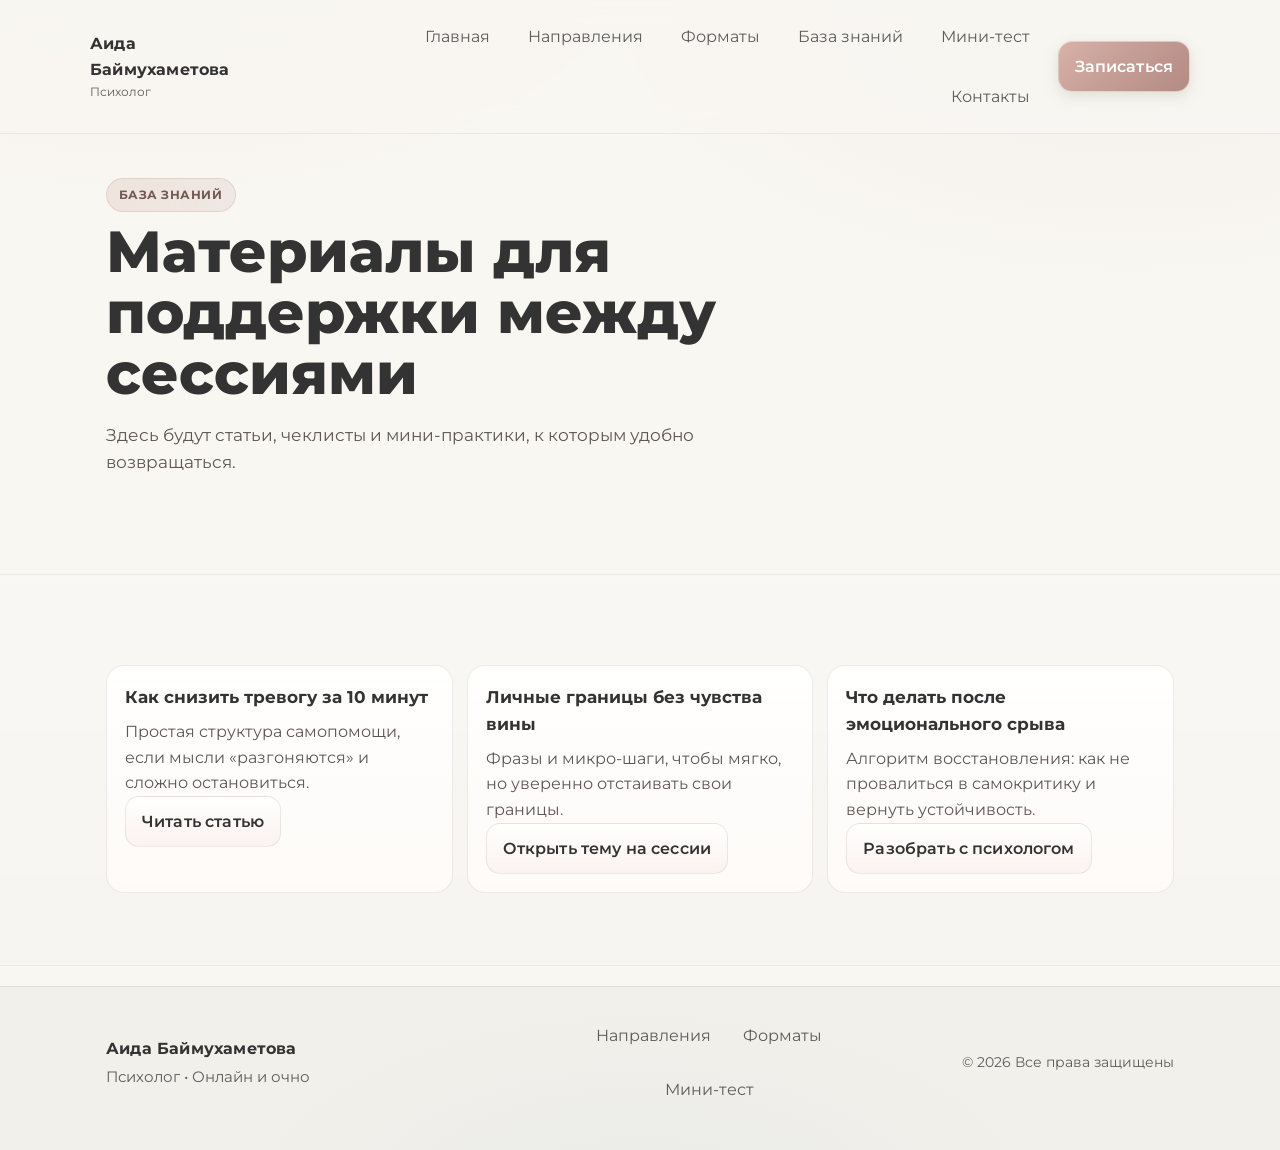
==== blog.html @ 1be93cc2 "Add files via upload" ====
<!DOCTYPE html>
<html lang="ru">
<head>
  <meta charset="UTF-8">
  <meta name="viewport" content="width=device-width, initial-scale=1.0">
  <meta name="description" content="База знаний: статьи и практические материалы по тревоге, самооценке, отношениям и эмоциональной устойчивости.">
  <title>База знаний — Аида Баймухаметова</title>
  <link rel="preconnect" href="https://fonts.googleapis.com">
  <link rel="preconnect" href="https://fonts.gstatic.com" crossorigin>
  <link href="https://fonts.googleapis.com/css2?family=Montserrat:wght@400;500;600;700;800&display=swap" rel="stylesheet">
  <link rel="stylesheet" href="style.css">
  <script src="script.js" defer></script>
</head>
<body>
  <a class="skip-link" href="#main">Перейти к содержимому</a>
  <header class="header" id="top">
    <div class="container header__inner">
      <a class="brand" href="index.html"><span class="brand__title">Аида Баймухаметова</span><span class="brand__sub">Психолог</span></a>
      <button class="nav-toggle" type="button" aria-label="Открыть меню" aria-expanded="false" aria-controls="site-nav">
        <span class="nav-toggle__line"></span><span class="nav-toggle__line"></span><span class="nav-toggle__line"></span>
      </button>
      <nav class="nav" id="site-nav" aria-label="Главное меню">
        <ul class="nav__list">
          <li><a class="nav__link" href="index.html">Главная</a></li>
          <li><a class="nav__link" href="services.html">Направления</a></li>
          <li><a class="nav__link" href="formats.html">Форматы</a></li>
          <li><a class="nav__link" href="blog.html">База знаний</a></li>
          <li><a class="nav__link" href="test.html">Мини-тест</a></li>
          <li><a class="nav__link" href="contacts.html">Контакты</a></li>
        </ul>
      </nav>
      <a class="button button--primary header__cta" href="contacts.html#booking">Записаться</a>
    </div>
  </header>
  <div class="nav-overlay" hidden></div>

  <main id="main">
    <section class="section hero">
      <div class="container">
        <div class="section__head reveal">
          <span class="eyebrow">База знаний</span>
          <h1 class="hero__title">Материалы для поддержки между сессиями</h1>
          <p class="hero__subtitle">Здесь будут статьи, чеклисты и мини-практики, к которым удобно возвращаться.</p>
        </div>
      </div>
    </section>

    <section class="section section--alt">
      <div class="container">
        <div class="cards cards--3 reveal">
          <article class="card">
            <h2 class="card__title">Как снизить тревогу за 10 минут</h2>
            <p class="card__text">Простая структура самопомощи, если мысли «разгоняются» и сложно остановиться.</p>
            <a class="button button--ghost" href="post-anxiety-10-min.html">Читать статью</a>
          </article>
          <article class="card">
            <h2 class="card__title">Личные границы без чувства вины</h2>
            <p class="card__text">Фразы и микро-шаги, чтобы мягко, но уверенно отстаивать свои границы.</p>
            <a class="button button--ghost" href="contacts.html#booking">Открыть тему на сессии</a>
          </article>
          <article class="card">
            <h2 class="card__title">Что делать после эмоционального срыва</h2>
            <p class="card__text">Алгоритм восстановления: как не провалиться в самокритику и вернуть устойчивость.</p>
            <a class="button button--ghost" href="contacts.html#booking">Разобрать с психологом</a>
          </article>
        </div>
      </div>
    </section>
  </main>

  <footer class="footer">
    <div class="container footer__inner">
      <div><div class="brand__title">Аида Баймухаметова</div><div class="footer__meta">Психолог • Онлайн и очно</div></div>
      <div class="footer__links">
        <a class="footer__link" href="services.html">Направления</a>
        <a class="footer__link" href="formats.html">Форматы</a>
        <a class="footer__link" href="test.html">Мини-тест</a>
      </div>
      <div class="footer__copy">© <span id="year"></span> Все права защищены</div>
    </div>
  </footer>
</body>
</html>
---- style.css ----
/* Entry point: load modular stylesheet layers */
@import url("styles/00-base.css");
@import url("styles/01-header.css");
@import url("styles/02-hero.css");
@import url("styles/03-sections.css");
@import url("styles/04-cards-gallery.css");
@import url("styles/05-layout-pricing-buttons.css");
@import url("styles/06-cta.css");
@import url("styles/07-footer.css");
@import url("styles/08-responsive-legacy.css");
@import url("styles/09-premium-overrides.css");
@import url("styles/10-reveal.css");
@import url("styles/11-mobile-ux.css");
@import url("styles/12-lightbox.css");
@import url("styles/13-soft-feminine.css");
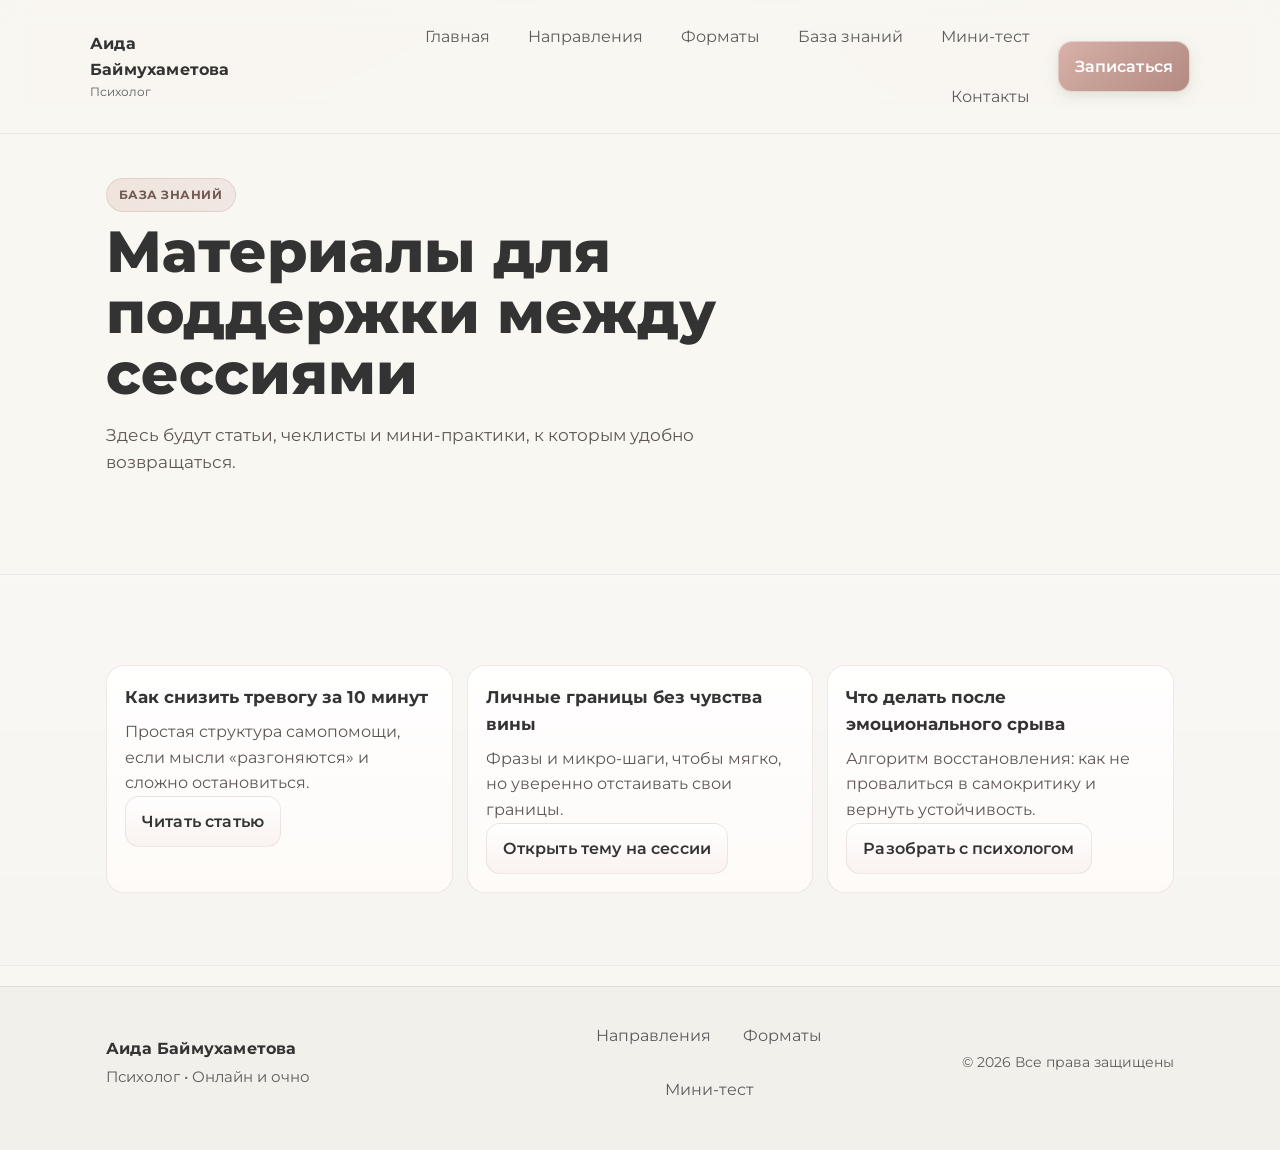
==== commit ebb554b0: "Обновление фона: JPG terrazzo с мягким оверлеем; добавлен .gitignore. Made-with: Cursor" ====
--- a/blog.html
+++ b/blog.html
@@ -1,83 +1,91 @@
-<!DOCTYPE html>
-<html lang="ru">
-<head>
-  <meta charset="UTF-8">
-  <meta name="viewport" content="width=device-width, initial-scale=1.0">
-  <meta name="description" content="База знаний: статьи и практические материалы по тревоге, самооценке, отношениям и эмоциональной устойчивости.">
-  <title>База знаний — Аида Баймухаметова</title>
-  <link rel="preconnect" href="https://fonts.googleapis.com">
-  <link rel="preconnect" href="https://fonts.gstatic.com" crossorigin>
-  <link href="https://fonts.googleapis.com/css2?family=Montserrat:wght@400;500;600;700;800&display=swap" rel="stylesheet">
-  <link rel="stylesheet" href="style.css">
-  <script src="script.js" defer></script>
-</head>
-<body>
-  <a class="skip-link" href="#main">Перейти к содержимому</a>
-  <header class="header" id="top">
-    <div class="container header__inner">
-      <a class="brand" href="index.html"><span class="brand__title">Аида Баймухаметова</span><span class="brand__sub">Психолог</span></a>
-      <button class="nav-toggle" type="button" aria-label="Открыть меню" aria-expanded="false" aria-controls="site-nav">
-        <span class="nav-toggle__line"></span><span class="nav-toggle__line"></span><span class="nav-toggle__line"></span>
-      </button>
-      <nav class="nav" id="site-nav" aria-label="Главное меню">
-        <ul class="nav__list">
-          <li><a class="nav__link" href="index.html">Главная</a></li>
-          <li><a class="nav__link" href="services.html">Направления</a></li>
-          <li><a class="nav__link" href="formats.html">Форматы</a></li>
-          <li><a class="nav__link" href="blog.html">База знаний</a></li>
-          <li><a class="nav__link" href="test.html">Мини-тест</a></li>
-          <li><a class="nav__link" href="contacts.html">Контакты</a></li>
-        </ul>
-      </nav>
-      <a class="button button--primary header__cta" href="contacts.html#booking">Записаться</a>
-    </div>
-  </header>
-  <div class="nav-overlay" hidden></div>
-
-  <main id="main">
-    <section class="section hero">
-      <div class="container">
-        <div class="section__head reveal">
-          <span class="eyebrow">База знаний</span>
-          <h1 class="hero__title">Материалы для поддержки между сессиями</h1>
-          <p class="hero__subtitle">Здесь будут статьи, чеклисты и мини-практики, к которым удобно возвращаться.</p>
-        </div>
-      </div>
-    </section>
-
-    <section class="section section--alt">
-      <div class="container">
-        <div class="cards cards--3 reveal">
-          <article class="card">
-            <h2 class="card__title">Как снизить тревогу за 10 минут</h2>
-            <p class="card__text">Простая структура самопомощи, если мысли «разгоняются» и сложно остановиться.</p>
-            <a class="button button--ghost" href="post-anxiety-10-min.html">Читать статью</a>
-          </article>
-          <article class="card">
-            <h2 class="card__title">Личные границы без чувства вины</h2>
-            <p class="card__text">Фразы и микро-шаги, чтобы мягко, но уверенно отстаивать свои границы.</p>
-            <a class="button button--ghost" href="contacts.html#booking">Открыть тему на сессии</a>
-          </article>
-          <article class="card">
-            <h2 class="card__title">Что делать после эмоционального срыва</h2>
-            <p class="card__text">Алгоритм восстановления: как не провалиться в самокритику и вернуть устойчивость.</p>
-            <a class="button button--ghost" href="contacts.html#booking">Разобрать с психологом</a>
-          </article>
-        </div>
-      </div>
-    </section>
-  </main>
-
-  <footer class="footer">
-    <div class="container footer__inner">
-      <div><div class="brand__title">Аида Баймухаметова</div><div class="footer__meta">Психолог • Онлайн и очно</div></div>
-      <div class="footer__links">
-        <a class="footer__link" href="services.html">Направления</a>
-        <a class="footer__link" href="formats.html">Форматы</a>
-        <a class="footer__link" href="test.html">Мини-тест</a>
-      </div>
-      <div class="footer__copy">© <span id="year"></span> Все права защищены</div>
-    </div>
-  </footer>
-</body>
-</html>
+<!DOCTYPE html>
+<html lang="ru">
+<head>
+  <meta charset="UTF-8">
+  <meta name="viewport" content="width=device-width, initial-scale=1.0">
+  <meta name="description" content="База знаний: статьи и практические материалы по тревоге, самооценке, отношениям и эмоциональной устойчивости.">
+  <title>База знаний — Аида Баймухаметова</title>
+  <link rel="icon" type="image/png" href="img/favicon-32.png?v=2">
+  <link rel="shortcut icon" type="image/png" href="img/favicon-32.png?v=2">
+  <link rel="icon" type="image/png" sizes="32x32" href="img/favicon-32.png?v=2">
+  <link rel="icon" type="image/png" sizes="16x16" href="img/favicon-16.png?v=2">
+  <link rel="icon" type="image/png" sizes="48x48" href="img/favicon-48.png?v=2">
+  <link rel="apple-touch-icon" sizes="180x180" href="img/favicon-180.png?v=2">
+  <link rel="icon" type="image/png" sizes="192x192" href="img/favicon-192.png?v=2">
+  <link rel="icon" type="image/png" sizes="512x512" href="img/favicon-512.png?v=2">
+  <link rel="preconnect" href="https://fonts.googleapis.com">
+  <link rel="preconnect" href="https://fonts.gstatic.com" crossorigin>
+  <link href="https://fonts.googleapis.com/css2?family=Montserrat:wght@400;500;600;700;800&display=swap" rel="stylesheet">
+  <link rel="stylesheet" href="style.css">
+  <script src="script.js" defer></script>
+</head>
+<body>
+  <a class="skip-link" href="#main">Перейти к содержимому</a>
+  <header class="header" id="top">
+    <div class="container header__inner">
+      <a class="brand" href="index.html"><span class="brand__title">Аида Баймухаметова</span><span class="brand__sub">Психолог</span></a>
+      <button class="nav-toggle" type="button" aria-label="Открыть меню" aria-expanded="false" aria-controls="site-nav">
+        <span class="nav-toggle__line"></span><span class="nav-toggle__line"></span><span class="nav-toggle__line"></span>
+      </button>
+      <nav class="nav" id="site-nav" aria-label="Главное меню">
+        <ul class="nav__list">
+          <li><a class="nav__link" href="index.html">Главная</a></li>
+          <li><a class="nav__link" href="services.html">Направления</a></li>
+          <li><a class="nav__link" href="formats.html">Форматы</a></li>
+          <li><a class="nav__link" href="blog.html">База знаний</a></li>
+          <li><a class="nav__link" href="test.html">Мини-тест</a></li>
+          <li><a class="nav__link" href="contacts.html">Контакты</a></li>
+        </ul>
+      </nav>
+      <a class="button button--primary header__cta" href="contacts.html#booking">Записаться</a>
+    </div>
+  </header>
+  <div class="nav-overlay" hidden></div>
+
+  <main id="main">
+    <section class="section hero">
+      <div class="container">
+        <div class="section__head reveal">
+          <span class="eyebrow">База знаний</span>
+          <h1 class="hero__title">Материалы для поддержки между сессиями</h1>
+          <p class="hero__subtitle">Здесь будут статьи, чеклисты и мини-практики, к которым удобно возвращаться.</p>
+        </div>
+      </div>
+    </section>
+
+    <section class="section section--alt">
+      <div class="container">
+        <div class="cards cards--3 reveal">
+          <article class="card">
+            <h2 class="card__title">Как снизить тревогу за 10 минут</h2>
+            <p class="card__text">Простая структура самопомощи, если мысли «разгоняются» и сложно остановиться.</p>
+            <a class="button button--ghost" href="post-anxiety-10-min.html">Читать статью</a>
+          </article>
+          <article class="card">
+            <h2 class="card__title">Личные границы без чувства вины</h2>
+            <p class="card__text">Фразы и микро-шаги, чтобы мягко, но уверенно отстаивать свои границы.</p>
+            <a class="button button--ghost" href="contacts.html#booking">Открыть тему на сессии</a>
+          </article>
+          <article class="card">
+            <h2 class="card__title">Что делать после эмоционального срыва</h2>
+            <p class="card__text">Алгоритм восстановления: как не провалиться в самокритику и вернуть устойчивость.</p>
+            <a class="button button--ghost" href="contacts.html#booking">Разобрать с психологом</a>
+          </article>
+        </div>
+      </div>
+    </section>
+  </main>
+
+  <footer class="footer">
+    <div class="container footer__inner">
+      <div><div class="brand__title">Аида Баймухаметова</div><div class="footer__meta">Психолог • Онлайн и очно</div></div>
+      <div class="footer__links">
+        <a class="footer__link" href="services.html">Направления</a>
+        <a class="footer__link" href="formats.html">Форматы</a>
+        <a class="footer__link" href="test.html">Мини-тест</a>
+      </div>
+      <div class="footer__copy">© <span id="year"></span> Все права защищены</div>
+    </div>
+  </footer>
+</body>
+</html>
--- a/style.css
+++ b/style.css
@@ -1,15 +1,16 @@
-/* Entry point: load modular stylesheet layers */
-@import url("styles/00-base.css");
-@import url("styles/01-header.css");
-@import url("styles/02-hero.css");
-@import url("styles/03-sections.css");
-@import url("styles/04-cards-gallery.css");
-@import url("styles/05-layout-pricing-buttons.css");
-@import url("styles/06-cta.css");
-@import url("styles/07-footer.css");
-@import url("styles/08-responsive-legacy.css");
-@import url("styles/09-premium-overrides.css");
-@import url("styles/10-reveal.css");
-@import url("styles/11-mobile-ux.css");
-@import url("styles/12-lightbox.css");
-@import url("styles/13-soft-feminine.css");
+/* Entry point: load modular stylesheet layers */
+@import url("styles/00-base.css");
+@import url("styles/01-header.css");
+@import url("styles/02-hero.css");
+@import url("styles/03-sections.css");
+@import url("styles/04-cards-gallery.css");
+@import url("styles/05-layout-pricing-buttons.css");
+@import url("styles/06-cta.css");
+@import url("styles/07-footer.css");
+@import url("styles/08-responsive-legacy.css");
+@import url("styles/09-premium-overrides.css");
+@import url("styles/10-reveal.css");
+@import url("styles/11-mobile-ux.css");
+@import url("styles/12-lightbox.css");
+@import url("styles/13-soft-feminine.css");
+@import url("styles/14-scroll-daisy.css");
